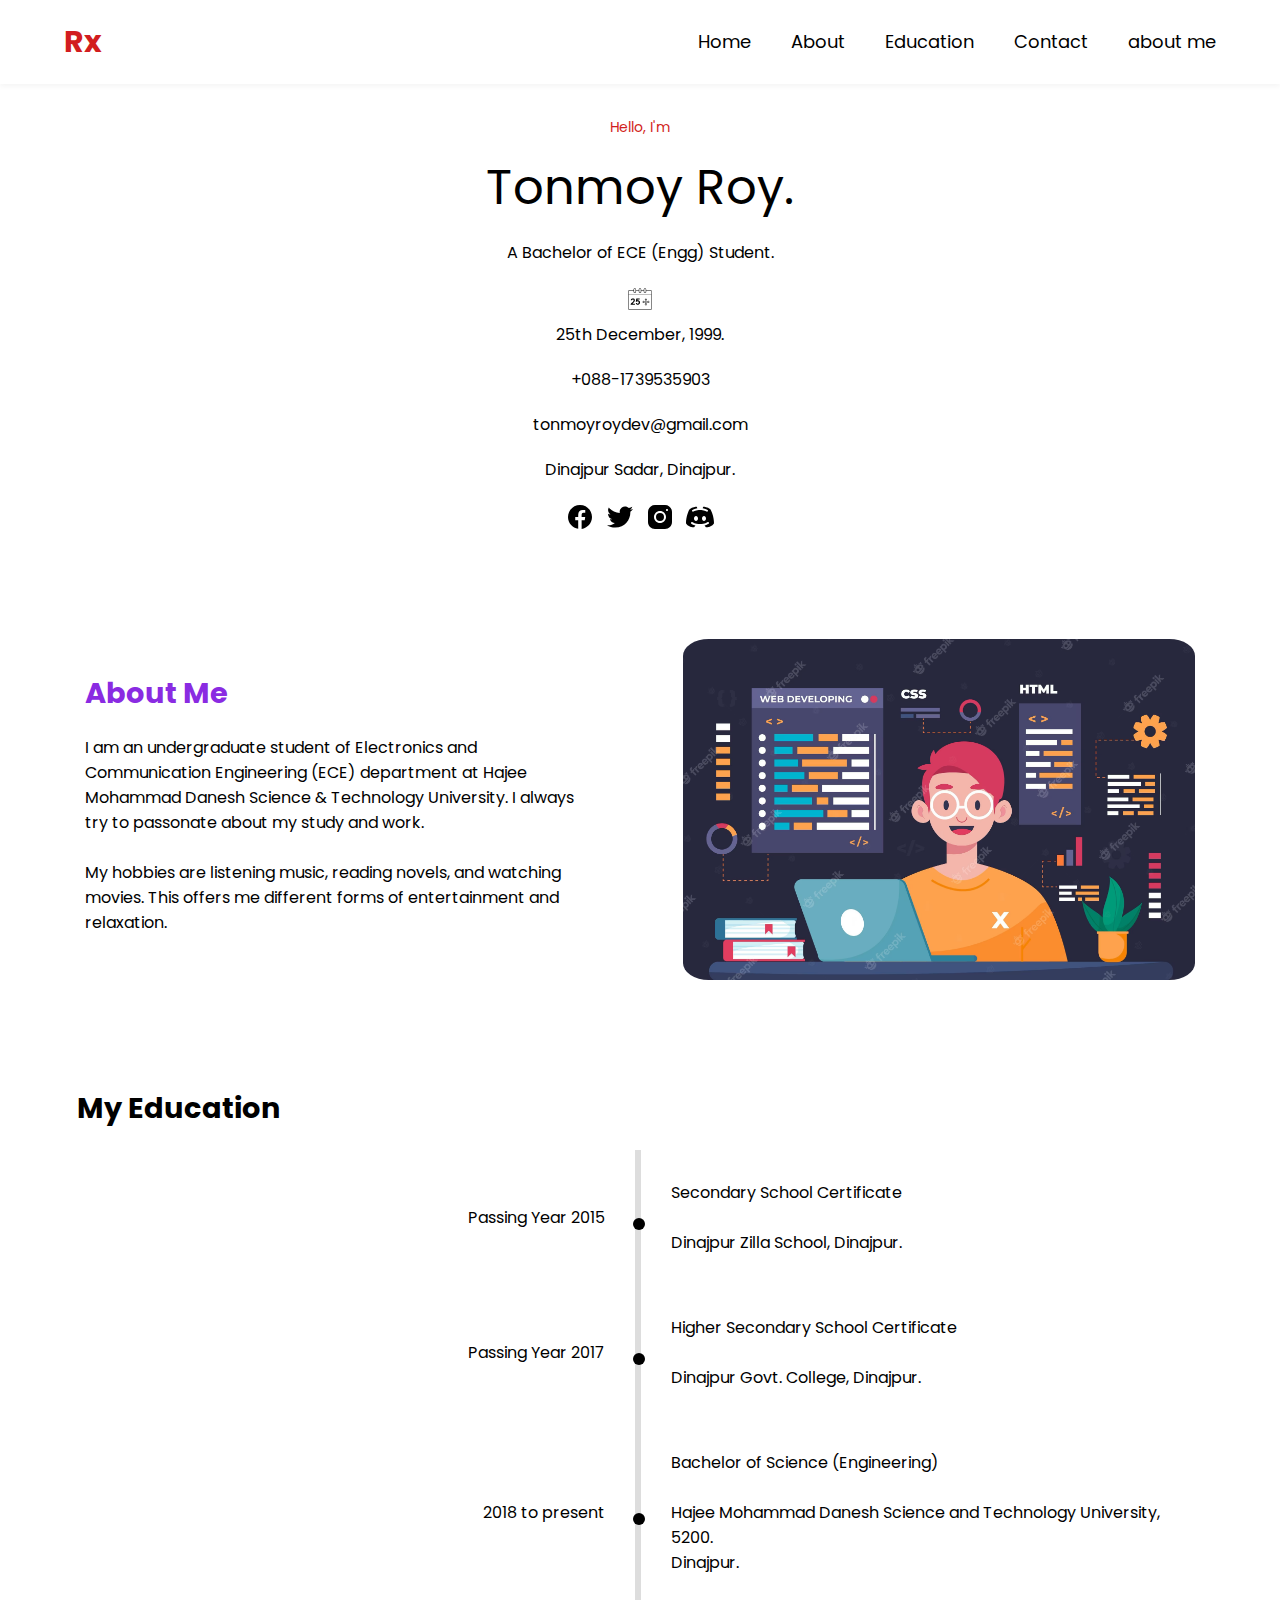
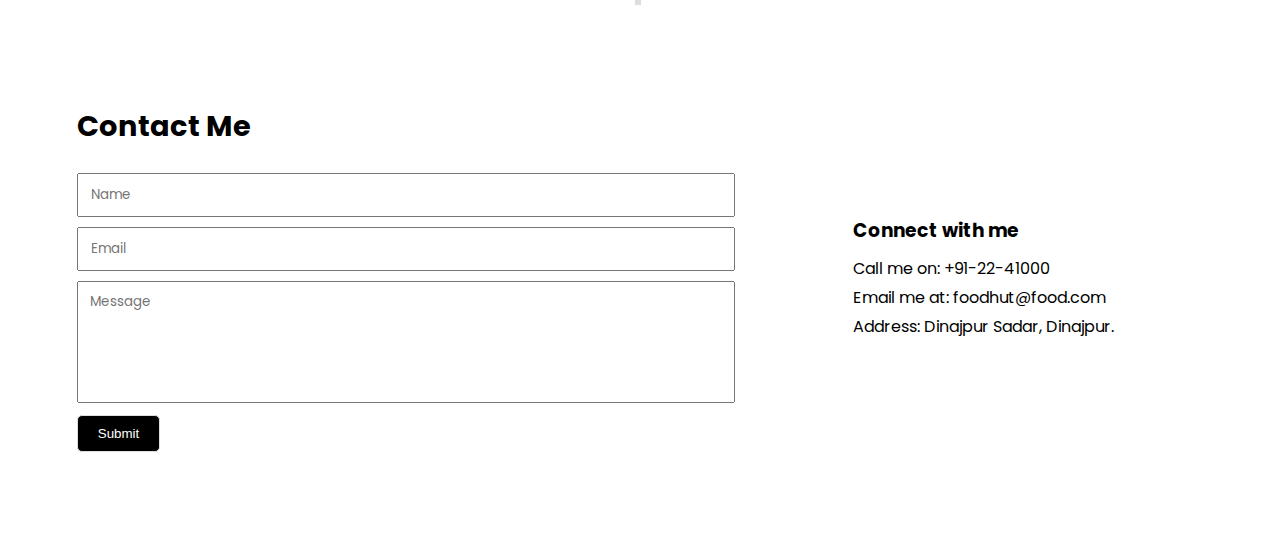
==== index.html @ e9f11489 "starter  template added" ====
<!DOCTYPE html>
<html lang="en">

<head>
    <meta charset="UTF-8">
    <meta http-equiv="X-UA-Compatible" content="IE=edge">
    <meta name="viewport" content="width=device-width, initial-scale=1.0">
    <title>My Portfolio</title>
    <link rel="stylesheet" href="style.css">
</head>

<body>
    <header>
        <nav>
            <div id="navbar-logo">Rx</div>
            <ul>
                <li><a href="#">Home</a></li>
                <li><a href="#about">About</a></li>
                <li><a href="#education">Education</a></li>
                <li><a href="#contact">Contact</a></li>
                <li><a href="aboutme.html">about me</a></li>
            </ul>
        </nav>
    </header>
    <main>
        <section class="hero-area flex-container">
            <div class="half-width">
                <div class="title"><span class="small-text">Hello, I'm</span> <br>Tonmoy Roy.<br></div>
                <p>A Bachelor of ECE (Engg) Student.</p>
                <div class="details">
                    <div>
                        <img width="30" height="30" src="./images/heroArea/calender.svg" alt="">
                        <p>25th December, 1999.</p>
                    </div>
                    <p>+088-1739535903</p>
                    <p>tonmoyroydev@gmail.com</p>
                    <p>Dinajpur Sadar, Dinajpur.</p>
                </div>
                <div class="social-icons">
                    <div>
                        <a href="">
                            <svg xmlns="http://www.w3.org/2000/svg" x="0px" y="0px" width="30" height="30"
                                viewBox="0 0 30 30">
                                <path
                                    d="M15,3C8.373,3,3,8.373,3,15c0,6.016,4.432,10.984,10.206,11.852V18.18h-2.969v-3.154h2.969v-2.099c0-3.475,1.693-5,4.581-5 c1.383,0,2.115,0.103,2.461,0.149v2.753h-1.97c-1.226,0-1.654,1.163-1.654,2.473v1.724h3.593L19.73,18.18h-3.106v8.697 C22.481,26.083,27,21.075,27,15C27,8.373,21.627,3,15,3z">
                                </path>
                            </svg>
                        </a>
                    </div>
                    <div>
                        <a href="#">
                            <svg xmlns="http://www.w3.org/2000/svg" x="0px" y="0px" width="30" height="30"
                                viewBox="0 0 30 30">
                                <path
                                    d="M28,6.937c-0.957,0.425-1.985,0.711-3.064,0.84c1.102-0.66,1.947-1.705,2.345-2.951c-1.03,0.611-2.172,1.055-3.388,1.295 c-0.973-1.037-2.359-1.685-3.893-1.685c-2.946,0-5.334,2.389-5.334,5.334c0,0.418,0.048,0.826,0.138,1.215 c-4.433-0.222-8.363-2.346-10.995-5.574C3.351,6.199,3.088,7.115,3.088,8.094c0,1.85,0.941,3.483,2.372,4.439 c-0.874-0.028-1.697-0.268-2.416-0.667c0,0.023,0,0.044,0,0.067c0,2.585,1.838,4.741,4.279,5.23 c-0.447,0.122-0.919,0.187-1.406,0.187c-0.343,0-0.678-0.034-1.003-0.095c0.679,2.119,2.649,3.662,4.983,3.705 c-1.825,1.431-4.125,2.284-6.625,2.284c-0.43,0-0.855-0.025-1.273-0.075c2.361,1.513,5.164,2.396,8.177,2.396 c9.812,0,15.176-8.128,15.176-15.177c0-0.231-0.005-0.461-0.015-0.69C26.38,8.945,27.285,8.006,28,6.937z">
                                </path>
                            </svg>
                        </a>
                    </div>
                    <div>
                        <a href="#">
                            <svg xmlns="http://www.w3.org/2000/svg" x="0px" y="0px" width="30" height="30"
                                viewBox="0 0 30 30">
                                <path
                                    d="M 9.9980469 3 C 6.1390469 3 3 6.1419531 3 10.001953 L 3 20.001953 C 3 23.860953 6.1419531 27 10.001953 27 L 20.001953 27 C 23.860953 27 27 23.858047 27 19.998047 L 27 9.9980469 C 27 6.1390469 23.858047 3 19.998047 3 L 9.9980469 3 z M 22 7 C 22.552 7 23 7.448 23 8 C 23 8.552 22.552 9 22 9 C 21.448 9 21 8.552 21 8 C 21 7.448 21.448 7 22 7 z M 15 9 C 18.309 9 21 11.691 21 15 C 21 18.309 18.309 21 15 21 C 11.691 21 9 18.309 9 15 C 9 11.691 11.691 9 15 9 z M 15 11 A 4 4 0 0 0 11 15 A 4 4 0 0 0 15 19 A 4 4 0 0 0 19 15 A 4 4 0 0 0 15 11 z">
                                </path>
                            </svg>
                        </a>
                    </div>
                    <div>
                        <a href="#">
                            <svg xmlns="http://www.w3.org/2000/svg" x="0px" y="0px" width="30" height="30"
                                viewBox="0 0 30 30">
                                <path
                                    d="M25.12,6.946c-2.424-1.948-6.257-2.278-6.419-2.292c-0.256-0.022-0.499,0.123-0.604,0.357 c-0.004,0.008-0.218,0.629-0.425,1.228c2.817,0.493,4.731,1.587,4.833,1.647c0.478,0.278,0.638,0.891,0.359,1.368 C22.679,9.572,22.344,9.75,22,9.75c-0.171,0-0.343-0.043-0.501-0.135C21.471,9.598,18.663,8,15.002,8 C11.34,8,8.531,9.599,8.503,9.615C8.026,9.892,7.414,9.729,7.137,9.251C6.86,8.775,7.021,8.164,7.497,7.886 c0.102-0.06,2.023-1.158,4.848-1.65c-0.218-0.606-0.438-1.217-0.442-1.225c-0.105-0.235-0.348-0.383-0.604-0.357 c-0.162,0.013-3.995,0.343-6.451,2.318C3.564,8.158,1,15.092,1,21.087c0,0.106,0.027,0.209,0.08,0.301 c1.771,3.11,6.599,3.924,7.699,3.959c0.007,0.001,0.013,0.001,0.019,0.001c0.194,0,0.377-0.093,0.492-0.25l1.19-1.612 c-2.61-0.629-3.99-1.618-4.073-1.679c-0.444-0.327-0.54-0.953-0.213-1.398c0.326-0.443,0.95-0.541,1.394-0.216 C7.625,20.217,10.172,22,15,22c4.847,0,7.387-1.79,7.412-1.808c0.444-0.322,1.07-0.225,1.395,0.221 c0.324,0.444,0.23,1.066-0.212,1.392c-0.083,0.061-1.456,1.048-4.06,1.677l1.175,1.615c0.115,0.158,0.298,0.25,0.492,0.25 c0.007,0,0.013,0,0.019-0.001c1.101-0.035,5.929-0.849,7.699-3.959c0.053-0.092,0.08-0.195,0.08-0.301 C29,15.092,26.436,8.158,25.12,6.946z M11,19c-1.105,0-2-1.119-2-2.5S9.895,14,11,14s2,1.119,2,2.5S12.105,19,11,19z M19,19 c-1.105,0-2-1.119-2-2.5s0.895-2.5,2-2.5s2,1.119,2,2.5S20.105,19,19,19z">
                                </path>
                            </svg>
                        </a>
                    </div>
                </div>
            </div>
        </section>
        <section class="about flex-container" id="about">
            <div class="half-width">
                <h1 class="title">About Me</h1>
                    <p class="align-text">
                        I am an undergraduate student of Electronics and Communication Engineering (ECE) department at Hajee Mohammad Danesh Science & Technology University. I always try to passonate about my study and work.
                        <br> <br>
                        My hobbies are listening music, reading novels, and watching movies. This offers me different forms of entertainment and relaxation. 
                    </p>
                </div>
            <div class="half-width">
                <img src="./images/devs.png" alt="profile_img">
            </div>
            
        </section>

        <section class="container education" id="education">
            <h1>My Education</h1>
            
            <table>
                <tr>
                    <td>Passing Year 2015</td>
                    <td>
                        Secondary School Certificate <br>  <br>
                        Dinajpur Zilla School, Dinajpur.
                    </td>
                </tr>
                <tr>
                    <td>Passing Year 2017</td>
                    <td>
                        Higher Secondary School Certificate <br> <br>
                        Dinajpur Govt. College, Dinajpur.
                    </td>
                </tr>
                <tr>
                    <td>2018 to present</td>
                    <td>
                        Bachelor of Science (Engineering) <br> <br>
                        Hajee Mohammad Danesh Science and Technology University, 5200.
                        <br> Dinajpur.
                    </td>
                </tr>
            </table>

        </section>

        <section class="container skills">

        </section>
        <!-- <section class="container hobby"></section> -->

        <section class="container contact" id="contact">
            <div class="contact-left-area">
                <h1>Contact Me</h1>
                <form>
                    <input type="text" placeholder="Name">
                    <input type="email" placeholder="Email">
                    <textarea name="message" id="textarea-size" cols="30" rows="5" placeholder="Message"></textarea>
                    <button id="submit-btn" type="submit">Submit</button>
                </form>
            </div>
            <div class="contact-right-area">
                <h3>Connect with me</h3>
                <p>
                    Call me on: +91-22-41000 <br>
                    Email me at: foodhut@food.com <br>
                    Address: Dinajpur Sadar, Dinajpur.
                </p>

            </div>
        </section>
    </main>
    <footer>
    </footer>
</body>

</html>
---- style.css ----
@import url('https://fonts.googleapis.com/css2?family=Poppins:wght@300;400;500;600;700&display=swap');
*{
    margin:0;
    padding:0;
    box-sizing: border-box;
}
html, body{
    overflow-x: hidden;
    scroll-behavior:smooth;
}
body{
    /* width: 1440px; */
    width: 100vw;
    margin: 0 auto;
    font-family: 'Poppins', sans-serif;
    font-size: 16px;
}
a{
    text-decoration: none;
    color: inherit;
}
h1{
    font-size: 1.8rem;
}
/* common css */
.container {
    max-width: 88%;
    margin: 0 auto;
}
.flex-container{
    display: flex;
    justify-content: space-evenly;
}
.half-width{
    width: 40%; 
}
.small-text{
    color: #D21D20;
    font-size: 14px;
}
.half-width p{
    margin-bottom: 20px;   
}
.half-width img{
    width: 100%;
    border-radius: 5%;
}

/* navbar */
header{
    position: fixed;
    top: 0;
    background-color: #fff;
    width: 100%;
    z-index: 1;
}
nav {
    box-shadow: rgba(0, 0, 0, 0.04) 0px 3px 5px;
    padding: 1.2rem 4rem;
    display: grid;
    grid-template-columns: repeat(2,1fr);
    align-items: center;
    justify-content: space-between;
}
#navbar-logo{
    font-size: 30px;
    font-weight: 700;
    color: #D21D20;
}
nav ul {
    display: flex;
    justify-content: flex-end;
}

nav ul li {
    list-style: none;
    margin-right: 40px;
}

nav ul li:last-child {
    margin-right: 0;
}

nav ul li a {
    
    font-size: 1.125rem;
    line-height: 24px;
}


/* hero area */
.hero-area{
    align-items: center;
    padding: 80px 0 0 0;
}
.hero-area .details{
    width: 100%;
}
/* .hero-area .details div{
    display: flex;
    align-items: center;
    justify-content: center;
} */
.hero-area .half-width{
    text-align: center;
}
.hero-area .title{
    font-size: 3rem;
    margin-bottom: 1rem;
}

.hero-area .social-icons{
    display: flex;
    justify-content: center;
    gap: 10px;
}

/* about */
.about{
    padding-top: 100px;
    align-items: center;
}
.about .title{
    margin-bottom: 20px;
    color:blueviolet;
}


/* education */
.education{
    padding-top: 100px;
}
.edu-details{
    display: grid;
    grid-template-columns: repeat(2,1fr);
}
.edu-left-area{
    border-right: 5px solid black;
    text-align: right;
}
.edu-left-area , .edu-right-area{
    height: 200px;
    background-color: red;
}
.education h1{
    margin-bottom: 20px;
}
table {
    width: 100%;
    border-collapse: collapse;
}
tr{
    position: relative;
}
tr::after{
    content: '';
    position: absolute;
    padding: 6px;
    border-radius: 50%;
    top: 50%;
    left: 49.50%;
    background-color: #000;
}

td {
    width: 50%;
    padding: 30px;
    text-align: center;
  }
td:nth-child(1){
    border-right: 6px solid #ddd;
    text-align: right;
}
td:nth-child(2){
    text-align: left;
}

  /* contact */
.contact{
    padding: 100px 0;
    display: grid;
    grid-template-columns: 1.5fr 1fr;
    gap: 30px;
}
/* .contact-left-area{

} */
.contact-right-area{
    display: flex;
    flex-direction: column;
    justify-content: center;
    gap: 10px;
    margin: 0 auto;
    
}
.contact-left-area h1{
    margin-bottom: 20px;
}
.contact-right-area p{
    line-height: 1.8;
}
form input, textarea{
    width: 100%;
    padding: 10px 12px;
    margin: 5px 0;
    font-family: inherit;
}
#textarea-size{
    resize: none;
}
#submit-btn{
    padding: 10px 20px;
    border: 1px solid #ddd;
    border-radius: 5px;
    background-color: #000;
    color: #fff;
    cursor: pointer;
}
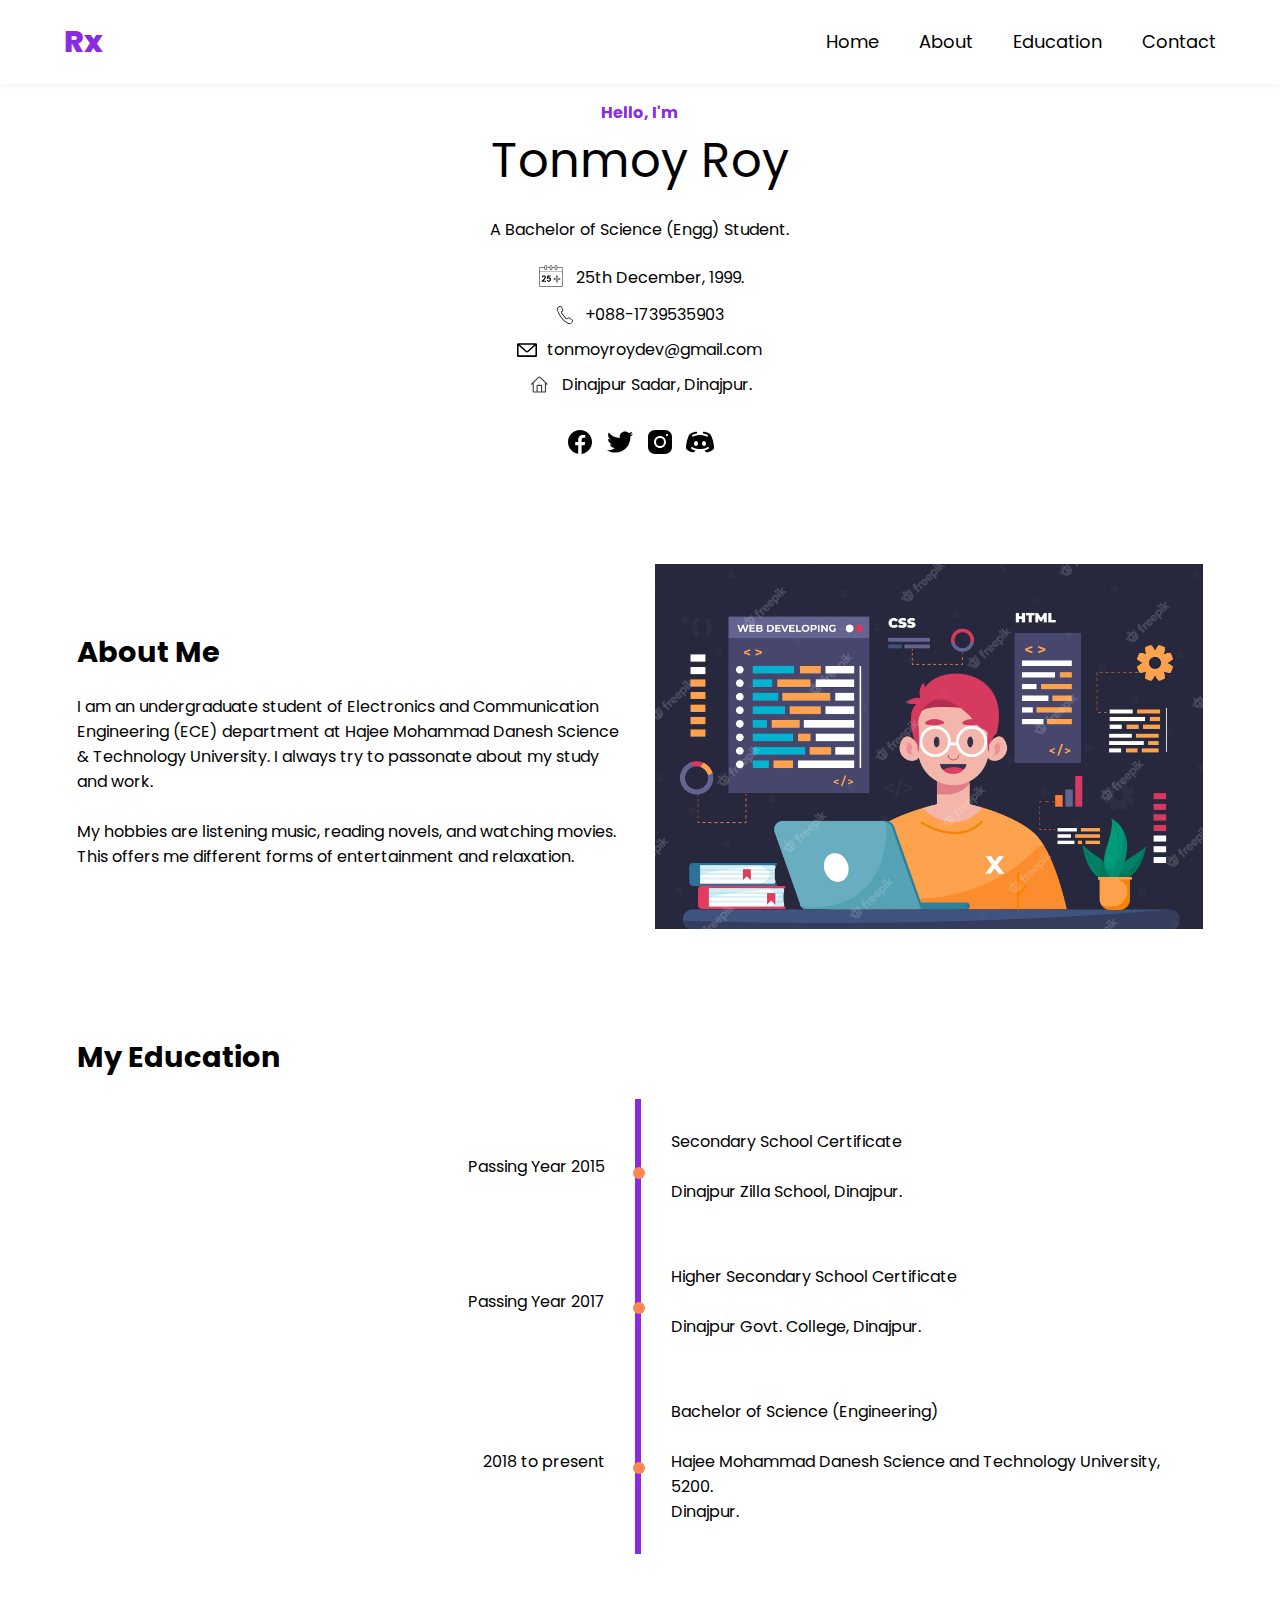
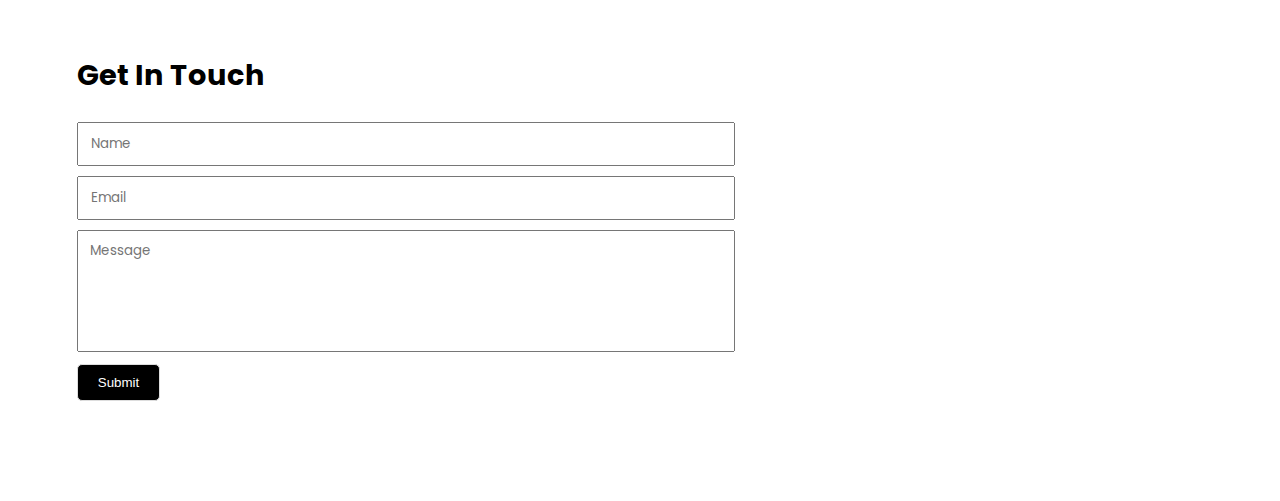
==== commit 75f019ce: "section UI updated" ====
--- a/index.html
+++ b/index.html
@@ -10,31 +10,39 @@
 </head>
 
 <body>
-    <header>
-        <nav>
-            <div id="navbar-logo">Rx</div>
-            <ul>
+    <header class="navigation">
+        <nav class="nav-items">
+            <div class="nav-logo">Rx</div>
+            <ul class="flex-container">
                 <li><a href="#">Home</a></li>
                 <li><a href="#about">About</a></li>
                 <li><a href="#education">Education</a></li>
                 <li><a href="#contact">Contact</a></li>
-                <li><a href="aboutme.html">about me</a></li>
             </ul>
         </nav>
     </header>
     <main>
-        <section class="hero-area flex-container">
-            <div class="half-width">
-                <div class="title"><span class="small-text">Hello, I'm</span> <br>Tonmoy Roy.<br></div>
-                <p>A Bachelor of ECE (Engg) Student.</p>
-                <div class="details">
-                    <div>
+        <section class="hero-area container">
+            <div class="flex-container half-width">
+                <div class="title"><span class="small-text">Hello, I'm</span>Tonmoy Roy<br></div>
+                <p>A Bachelor of Science (Engg) Student.</p>
+                <div class="info">
+                    <div class="flex-container">
                         <img width="30" height="30" src="./images/heroArea/calender.svg" alt="">
-                        <p>25th December, 1999.</p>
+                        <span>25th December, 1999.</span>
                     </div>
-                    <p>+088-1739535903</p>
-                    <p>tonmoyroydev@gmail.com</p>
-                    <p>Dinajpur Sadar, Dinajpur.</p>
+                    <div class="flex-container">
+                        <img src="./images/heroArea/call.svg" height="20" width="20" alt="">
+                        <p>+088-1739535903</p>
+                    </div>
+                    <div class="flex-container">
+                        <img src="./images/heroArea/mail.svg" height="20" width="20" alt="">
+                        <p>tonmoyroydev@gmail.com</p>
+                    </div>
+                    <div class="flex-container">
+                        <img src="./images/heroArea/house.svg" height="25" width="25" alt="">
+                        <p>Dinajpur Sadar, Dinajpur.</p>
+                    </div>
                 </div>
                 <div class="social-icons">
                     <div>
@@ -80,8 +88,8 @@
                 </div>
             </div>
         </section>
-        <section class="about flex-container" id="about">
-            <div class="half-width">
+        <section class="about container grid-container" id="about">
+            <div class="about-left-area">
                 <h1 class="title">About Me</h1>
                     <p class="align-text">
                         I am an undergraduate student of Electronics and Communication Engineering (ECE) department at Hajee Mohammad Danesh Science & Technology University. I always try to passonate about my study and work.
@@ -89,7 +97,7 @@
                         My hobbies are listening music, reading novels, and watching movies. This offers me different forms of entertainment and relaxation. 
                     </p>
                 </div>
-            <div class="half-width">
+            <div class="about-right-area">
                 <img src="./images/devs.png" alt="profile_img">
             </div>
             
@@ -132,7 +140,7 @@
 
         <section class="container contact" id="contact">
             <div class="contact-left-area">
-                <h1>Contact Me</h1>
+                <h1>Get In Touch</h1>
                 <form>
                     <input type="text" placeholder="Name">
                     <input type="email" placeholder="Email">
@@ -140,7 +148,7 @@
                     <button id="submit-btn" type="submit">Submit</button>
                 </form>
             </div>
-            <div class="contact-right-area">
+            <!-- <div class="contact-right-area">
                 <h3>Connect with me</h3>
                 <p>
                     Call me on: +91-22-41000 <br>
@@ -148,7 +156,7 @@
                     Address: Dinajpur Sadar, Dinajpur.
                 </p>
 
-            </div>
+            </div> -->
         </section>
     </main>
     <footer>
--- a/style.css
+++ b/style.css
@@ -1,4 +1,8 @@
 @import url('https://fonts.googleapis.com/css2?family=Poppins:wght@300;400;500;600;700&display=swap');
+:root{
+    --primary-color: blueviolet;
+    --secondary-color:  #FF8553;
+}
 *{
     margin:0;
     padding:0;
@@ -22,39 +26,51 @@
 h1{
     font-size: 1.8rem;
 }
-/* common css */
+
+
+/*--------
+common css
+---------*/
 .container {
     max-width: 88%;
     margin: 0 auto;
 }
 .flex-container{
     display: flex;
-    justify-content: space-evenly;
+}
+.grid-container{
+    display: grid;
+}
+.full-width{
+    width: 100%;
 }
 .half-width{
-    width: 40%; 
+    width: 50%; 
 }
 .small-text{
-    color: #D21D20;
-    font-size: 14px;
-}
+    color: var(--primary-color);
+    font-size: 1rem;
+    display: block;
+    font-weight: bold;
+}
+/* 
 .half-width p{
     margin-bottom: 20px;   
 }
 .half-width img{
     width: 100%;
     border-radius: 5%;
-}
+} */
 
 /* navbar */
-header{
+.navigation{
     position: fixed;
     top: 0;
     background-color: #fff;
     width: 100%;
     z-index: 1;
 }
-nav {
+.nav-items{
     box-shadow: rgba(0, 0, 0, 0.04) 0px 3px 5px;
     padding: 1.2rem 4rem;
     display: grid;
@@ -62,27 +78,25 @@
     align-items: center;
     justify-content: space-between;
 }
-#navbar-logo{
+.nav-logo{
     font-size: 30px;
-    font-weight: 700;
-    color: #D21D20;
-}
-nav ul {
-    display: flex;
+    font-weight: 800;
+    color: var(--primary-color)
+}
+.nav-items ul {
     justify-content: flex-end;
 }
 
-nav ul li {
+.nav-items ul li {
     list-style: none;
     margin-right: 40px;
 }
 
-nav ul li:last-child {
+.nav-items ul li:last-child {
     margin-right: 0;
 }
 
-nav ul li a {
-    
+.nav-items ul li a {
     font-size: 1.125rem;
     line-height: 24px;
 }
@@ -90,23 +104,29 @@
 
 /* hero area */
 .hero-area{
-    align-items: center;
-    padding: 80px 0 0 0;
-}
-.hero-area .details{
-    width: 100%;
+    padding: 100px 0 0 0;
+}
+.hero-area .half-width{
+    margin: 0 auto;
+    flex-direction: column;
+    gap: 20px;
+    text-align: center;
+}
+.hero-area .half-width .info div{
+    text-align: left;
+    align-items: center;
+    justify-content: center;
+    gap: 10px;
+    margin-bottom: 10px;
 }
 /* .hero-area .details div{
     display: flex;
     align-items: center;
     justify-content: center;
 } */
-.hero-area .half-width{
-    text-align: center;
-}
+
 .hero-area .title{
     font-size: 3rem;
-    margin-bottom: 1rem;
 }
 
 .hero-area .social-icons{
@@ -118,14 +138,19 @@
 /* about */
 .about{
     padding-top: 100px;
-    align-items: center;
+    grid-template-columns: repeat(2, 1fr);
+    align-items: center;
+    gap: 30px;
 }
 .about .title{
     margin-bottom: 20px;
-    color:blueviolet;
-}
-
-
+}
+.about-right-area{
+    width: 100%;
+}
+.about-right-area img{
+    width: 100%;
+}
 /* education */
 .education{
     padding-top: 100px;
@@ -159,7 +184,7 @@
     border-radius: 50%;
     top: 50%;
     left: 49.50%;
-    background-color: #000;
+    background-color: var(--secondary-color)
 }
 
 td {
@@ -168,7 +193,7 @@
     text-align: center;
   }
 td:nth-child(1){
-    border-right: 6px solid #ddd;
+    border-right: 6px solid var(--primary-color);
     text-align: right;
 }
 td:nth-child(2){
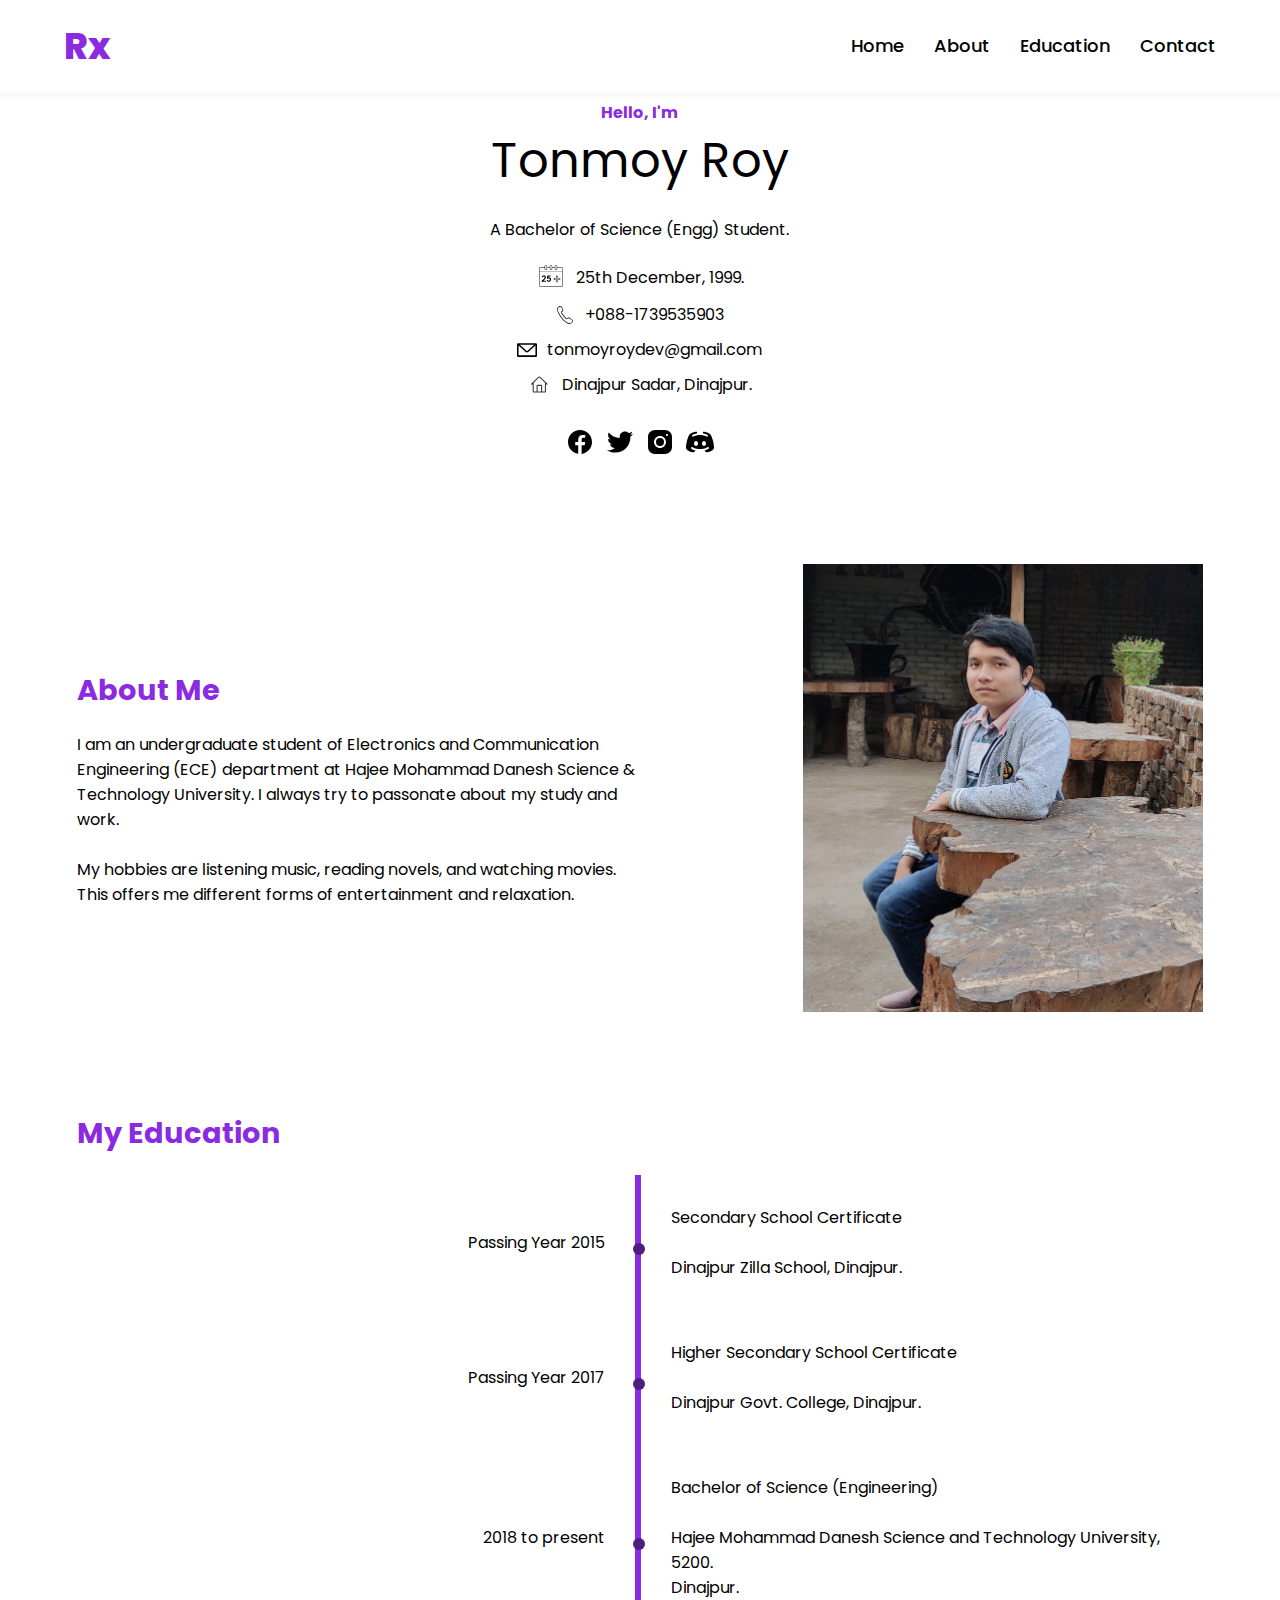
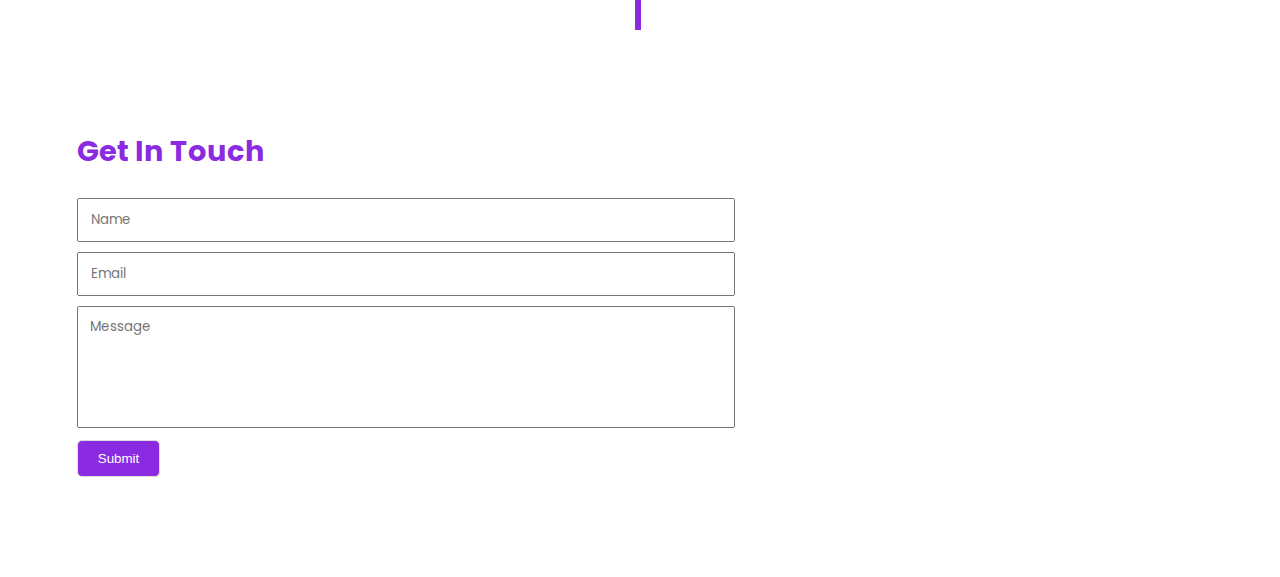
==== commit ffdefb1f: "sections UI updated" ====
--- a/index.html
+++ b/index.html
@@ -98,7 +98,7 @@
                     </p>
                 </div>
             <div class="about-right-area">
-                <img src="./images/devs.png" alt="profile_img">
+                <img width="300" src="./images/me.jpg" alt="profile_img">
             </div>
             
         </section>
--- a/style.css
+++ b/style.css
@@ -79,7 +79,7 @@
     justify-content: space-between;
 }
 .nav-logo{
-    font-size: 30px;
+    font-size: 36px;
     font-weight: 800;
     color: var(--primary-color)
 }
@@ -89,7 +89,7 @@
 
 .nav-items ul li {
     list-style: none;
-    margin-right: 40px;
+    margin-right: 30px;
 }
 
 .nav-items ul li:last-child {
@@ -99,6 +99,10 @@
 .nav-items ul li a {
     font-size: 1.125rem;
     line-height: 24px;
+    font-weight: 500;
+}
+.nav-items ul li a:hover{
+    color: var(--primary-color);
 }
 
 
@@ -140,35 +144,28 @@
     padding-top: 100px;
     grid-template-columns: repeat(2, 1fr);
     align-items: center;
-    gap: 30px;
+    gap: 10px;
 }
 .about .title{
     margin-bottom: 20px;
+    color: var(--primary-color);
 }
 .about-right-area{
     width: 100%;
+    margin: 0 auto;
+    display: flex;
+    justify-content: right;
 }
 .about-right-area img{
-    width: 100%;
+    width: 400px;
 }
 /* education */
 .education{
     padding-top: 100px;
 }
-.edu-details{
-    display: grid;
-    grid-template-columns: repeat(2,1fr);
-}
-.edu-left-area{
-    border-right: 5px solid black;
-    text-align: right;
-}
-.edu-left-area , .edu-right-area{
-    height: 200px;
-    background-color: red;
-}
 .education h1{
     margin-bottom: 20px;
+    color: var(--primary-color);
 }
 table {
     width: 100%;
@@ -184,7 +181,7 @@
     border-radius: 50%;
     top: 50%;
     left: 49.50%;
-    background-color: var(--secondary-color)
+    background-color: rgb(79, 29, 126)
 }
 
 td {
@@ -220,6 +217,7 @@
 }
 .contact-left-area h1{
     margin-bottom: 20px;
+    color: var(--primary-color);
 }
 .contact-right-area p{
     line-height: 1.8;
@@ -237,7 +235,8 @@
     padding: 10px 20px;
     border: 1px solid #ddd;
     border-radius: 5px;
-    background-color: #000;
+    background-color: var(--primary-color);
     color: #fff;
     cursor: pointer;
-}
+    font-weight: 500;
+}
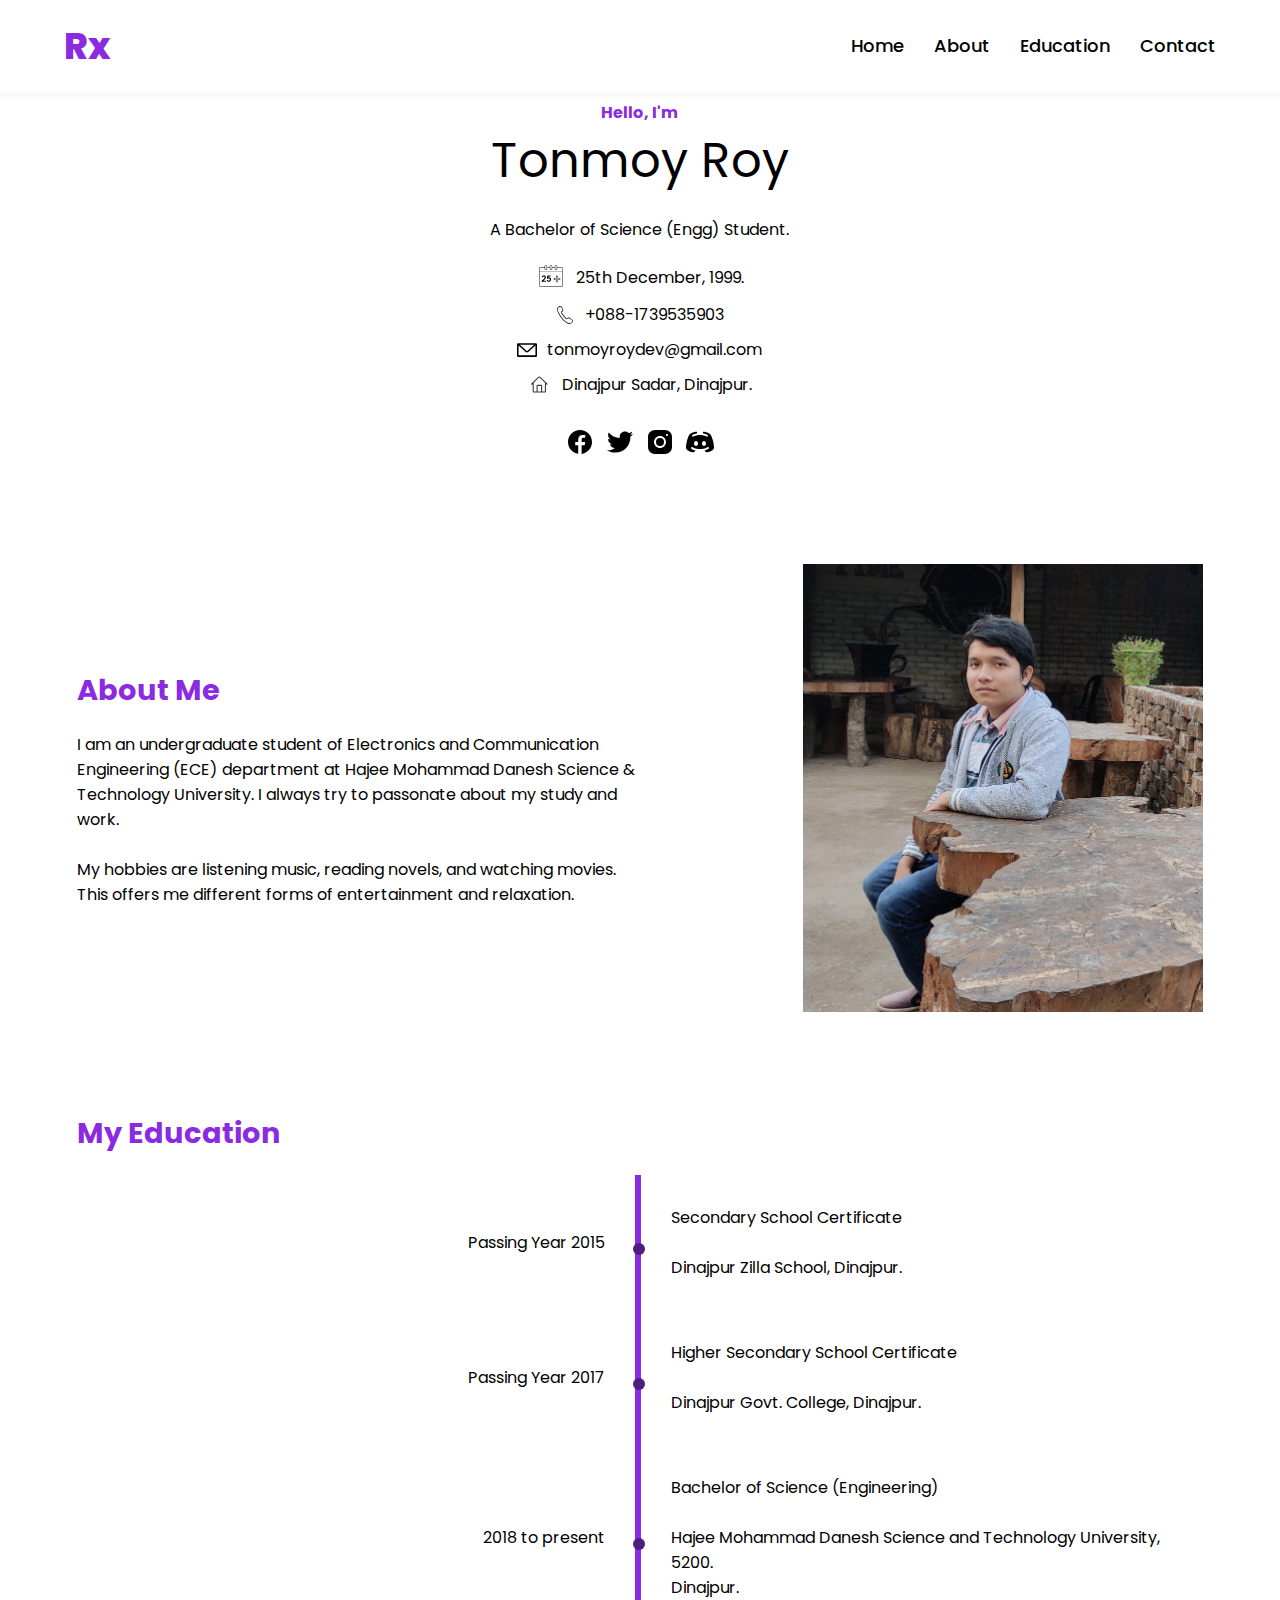
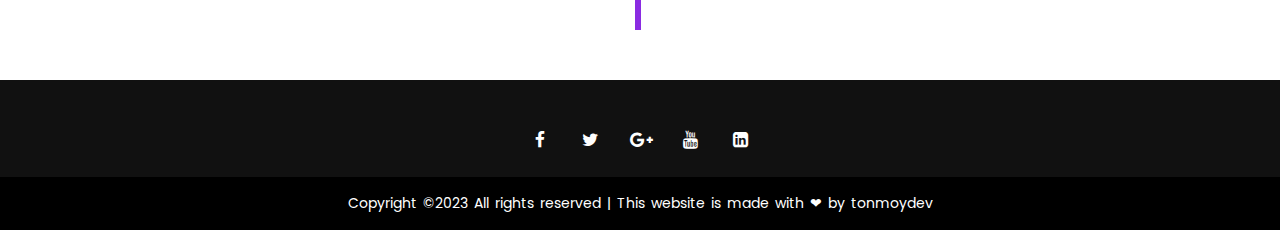
==== commit 9dccc31e: "project updated with footer and contact page" ====
--- a/index.html
+++ b/index.html
@@ -6,6 +6,8 @@
     <meta http-equiv="X-UA-Compatible" content="IE=edge">
     <meta name="viewport" content="width=device-width, initial-scale=1.0">
     <title>My Portfolio</title>
+    <!-- Fontawesome for icons -->
+    <link rel="stylesheet" href="https://stackpath.bootstrapcdn.com/font-awesome/4.7.0/css/font-awesome.min.css">
     <link rel="stylesheet" href="style.css">
 </head>
 
@@ -17,7 +19,7 @@
                 <li><a href="#">Home</a></li>
                 <li><a href="#about">About</a></li>
                 <li><a href="#education">Education</a></li>
-                <li><a href="#contact">Contact</a></li>
+                <li><a href="contact.html">Contact</a></li>
             </ul>
         </nav>
     </header>
@@ -98,7 +100,7 @@
                     </p>
                 </div>
             <div class="about-right-area">
-                <img width="300" src="./images/me.jpg" alt="profile_img">
+                <img src="./images/me.jpg" alt="profile_img">
             </div>
             
         </section>
@@ -132,35 +134,34 @@
             </table>
 
         </section>
-
-        <section class="container skills">
-
-        </section>
-        <!-- <section class="container hobby"></section> -->
-
-        <section class="container contact" id="contact">
-            <div class="contact-left-area">
-                <h1>Get In Touch</h1>
-                <form>
-                    <input type="text" placeholder="Name">
-                    <input type="email" placeholder="Email">
-                    <textarea name="message" id="textarea-size" cols="30" rows="5" placeholder="Message"></textarea>
-                    <button id="submit-btn" type="submit">Submit</button>
-                </form>
-            </div>
-            <!-- <div class="contact-right-area">
-                <h3>Connect with me</h3>
-                <p>
-                    Call me on: +91-22-41000 <br>
-                    Email me at: foodhut@food.com <br>
-                    Address: Dinajpur Sadar, Dinajpur.
-                </p>
-
-            </div> -->
-        </section>
     </main>
     <footer>
-    </footer>
+
+    <div class="footer-content">
+
+      <ul class="socials">
+
+        <li><a href="#"><i class="fa fa-facebook"></i></a></li>
+
+        <li><a href="#"><i class="fa fa-twitter"></i></a></li>
+
+        <li><a href="#"><i class="fa fa-google-plus"></i></a></li>
+
+        <li><a href="#"><i class="fa fa-youtube"></i></a></li>
+
+        <li><a href="#"><i class="fa fa-linkedin-square"></i></a></li>
+
+      </ul>
+
+    </div>
+
+    <div class="footer-bottom">
+
+      <p>Copyright ©2023 All rights reserved | This website is made with &#10084; by tonmoydev </p>
+
+    </div>
+
+  </footer>
 </body>
 
 </html>--- a/style.css
+++ b/style.css
@@ -162,6 +162,7 @@
 /* education */
 .education{
     padding-top: 100px;
+    padding-bottom: 50px;
 }
 .education h1{
     margin-bottom: 20px;
@@ -240,3 +241,120 @@
     cursor: pointer;
     font-weight: 500;
 }
+
+/* footer  */
+footer {
+  background: #111;
+
+  height: auto;
+
+  width: 100vw;
+
+  padding-top: 40px;
+
+  color: #fff;
+}
+
+.footer-content {
+  display: flex;
+
+  align-items: center;
+
+  justify-content: center;
+
+  flex-direction: column;
+
+  text-align: center;
+}
+
+.footer-content h3 {
+  font-size: 2.1rem;
+
+  font-weight: 500;
+
+  text-transform: capitalize;
+
+  line-height: 3rem;
+}
+
+.footer-content p {
+  max-width: 500px;
+
+  margin: 10px auto;
+
+  font-size: 14px;
+
+  color: #cacdd2;
+}
+
+.socials {
+  list-style: none;
+
+  display: flex;
+
+  align-items: center;
+
+  justify-content: center;
+
+  margin: 0.5rem 0 1.5rem 0;
+}
+
+.socials li {
+  margin: 0 10px;
+}
+
+.socials a {
+  text-decoration: none;
+
+  color: #fff;
+
+  padding: 5px;
+}
+
+.socials a i {
+  font-size: 1.1rem;
+
+  width: 20px;
+
+  transition: color 0.4s ease;
+}
+
+.socials a:hover i {
+  color: var(--primary-color);
+}
+
+.footer-bottom {
+  background: #000;
+
+  width: 100vw;
+
+  padding: 16px;
+
+  text-align: center;
+}
+
+.footer-bottom p {
+
+  font-size: 14px;
+
+  word-spacing: 2px;
+}
+
+.footer-bottom p a {
+  color: #ccc;
+
+  font-size: 16px;
+
+  text-decoration: none;
+}
+
+.footer-bottom span {
+  text-transform: uppercase;
+}
+
+@media (max-width: 500px) {
+  .footer-bottom p {
+    float: none;
+  }
+
+}